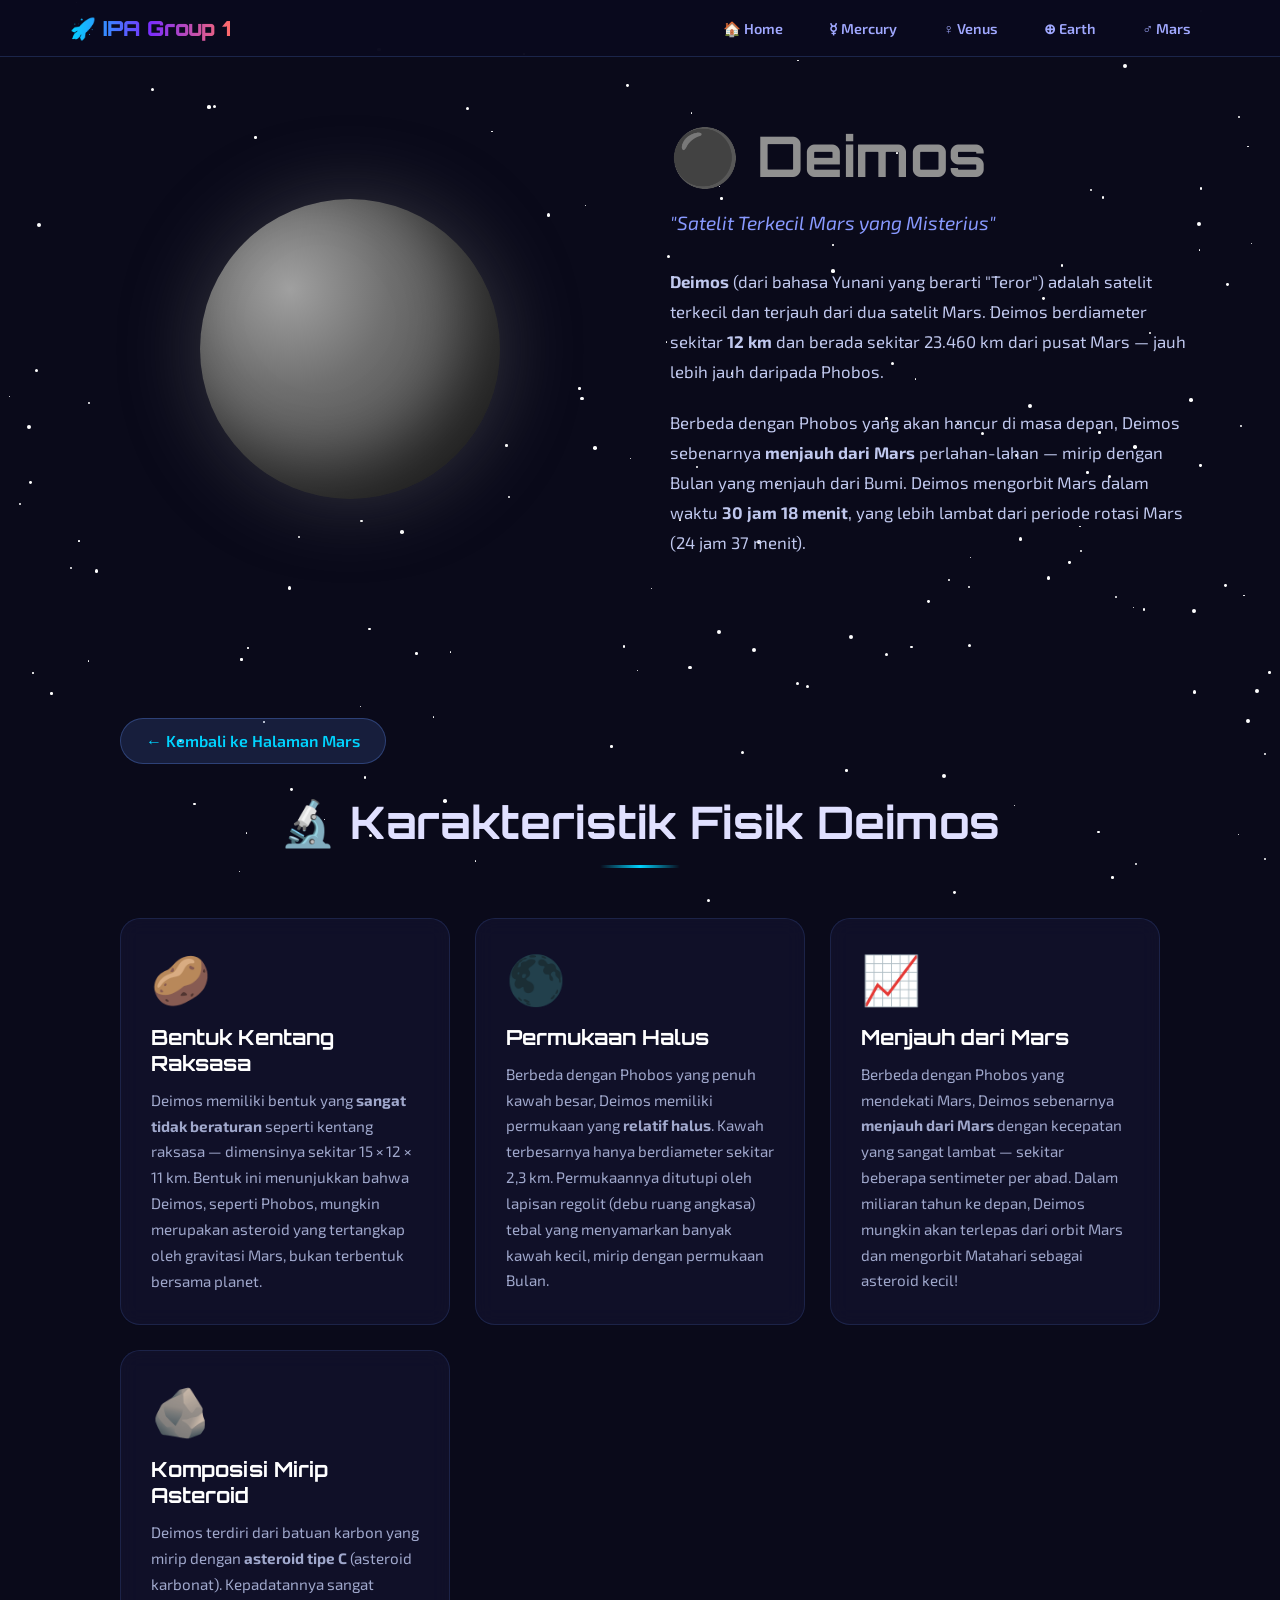
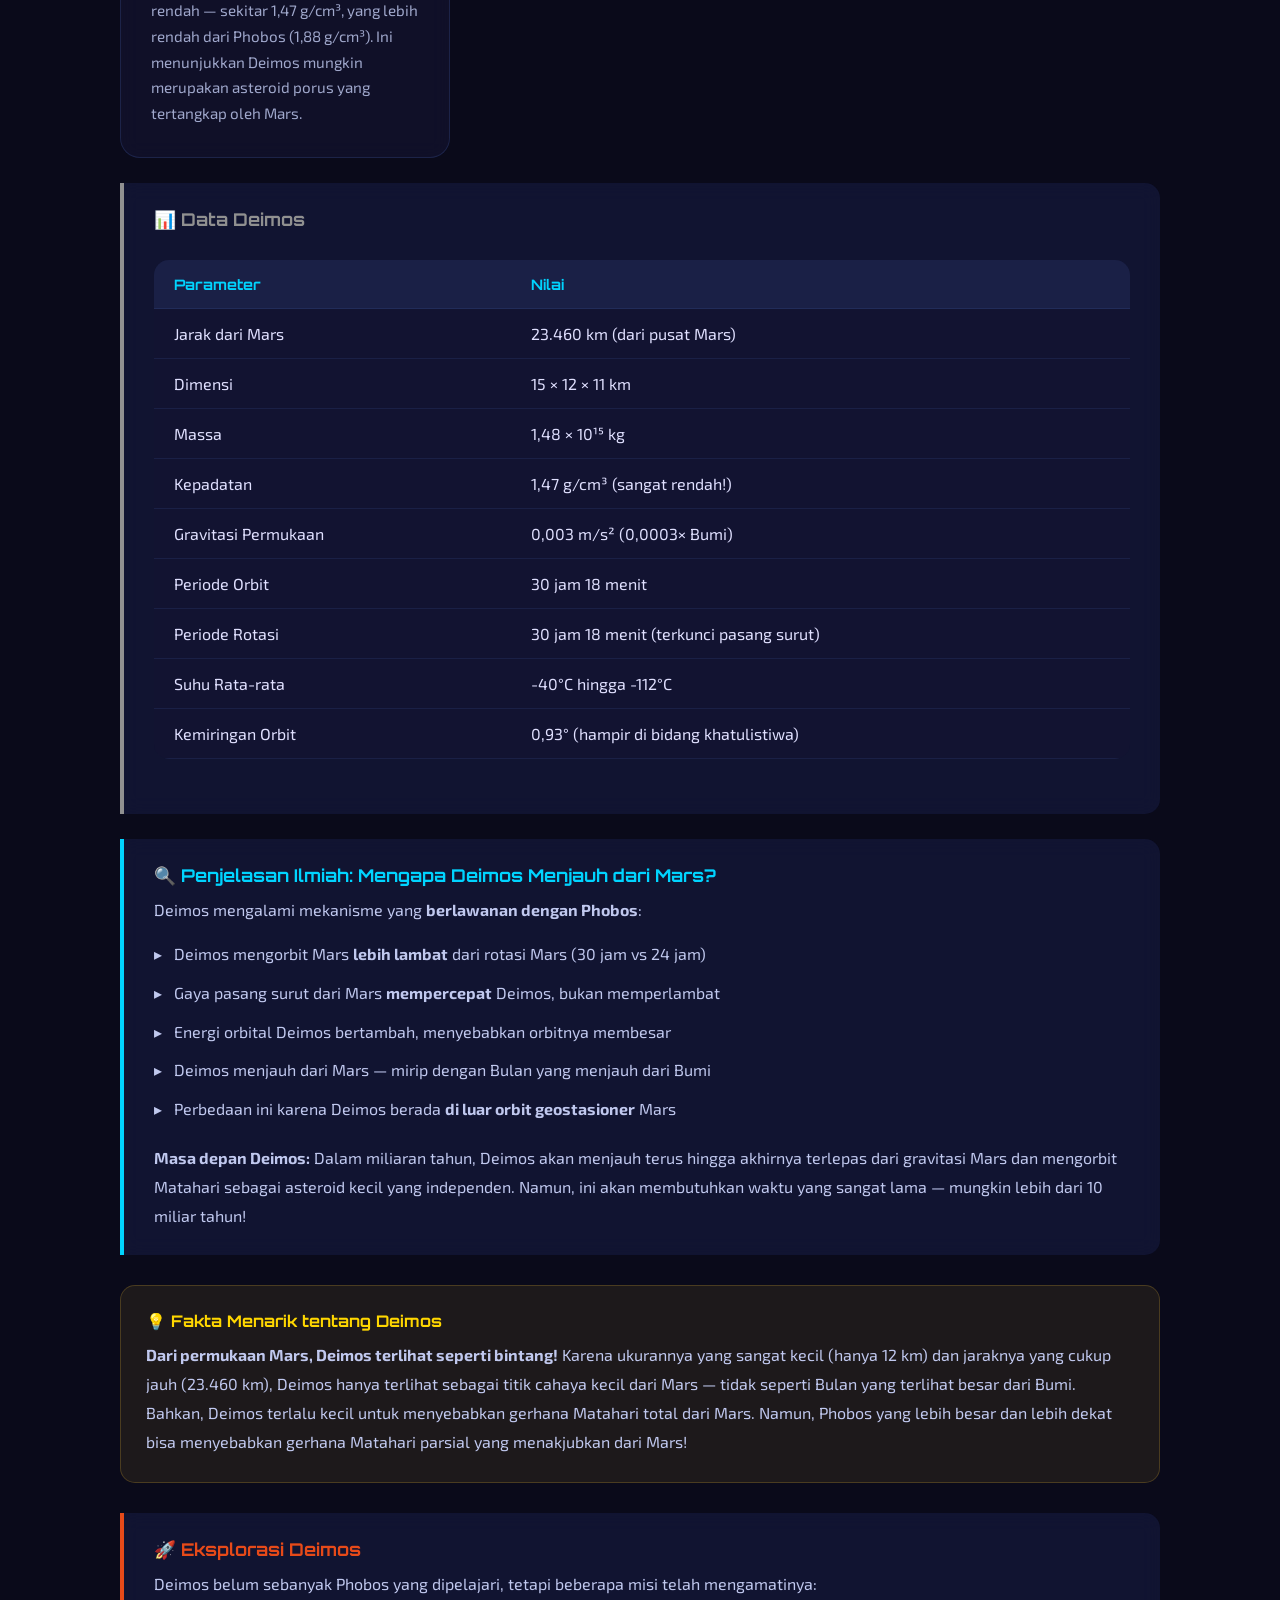
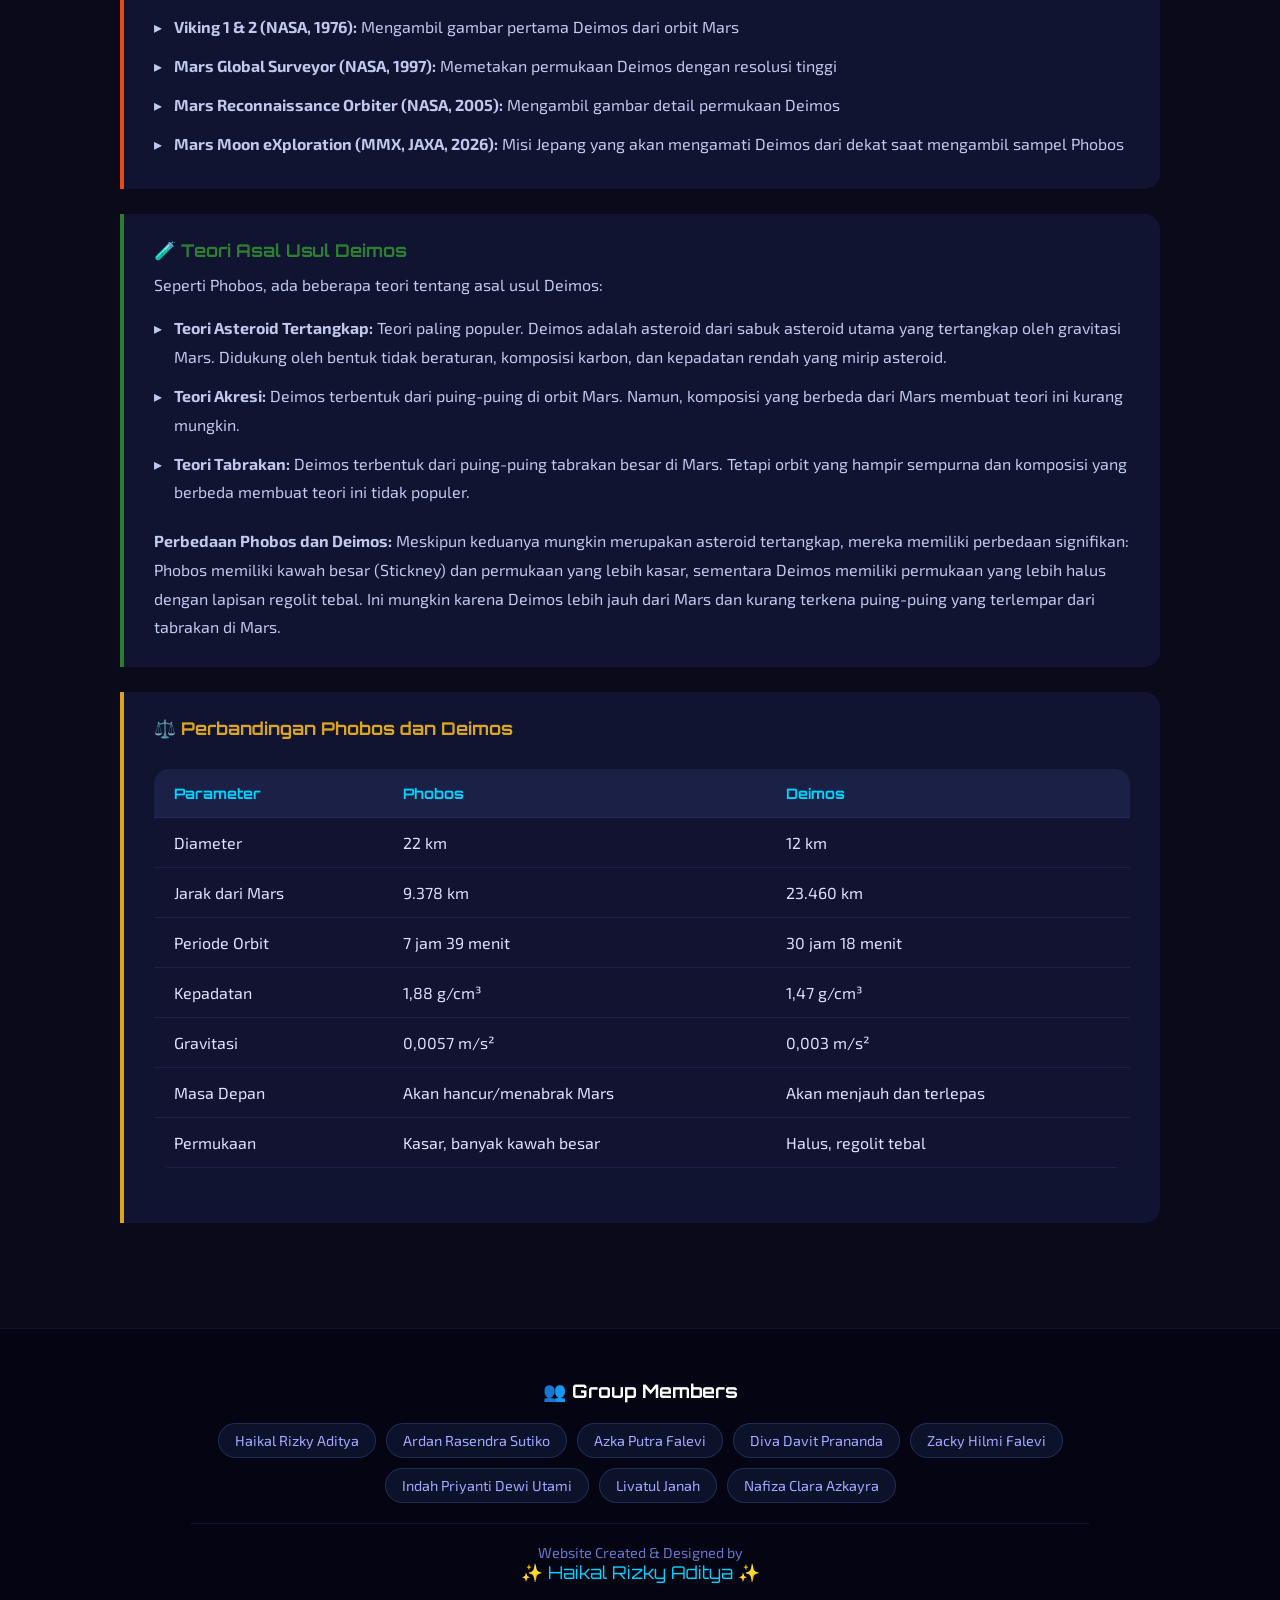
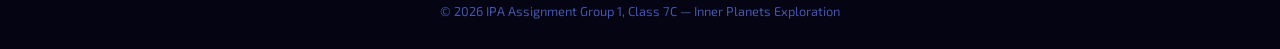
==== deimos.html @ caf5e4b3 "Create deimos.html" ====
<!DOCTYPE html>
<html lang="id">
<head>
    <meta charset="UTF-8">
    <meta name="viewport" content="width=device-width, initial-scale=1.0">
    <title>Deimos — Satelit Mars — IPA Assignment Group 1, Class 7C</title>
    
<style>
@import url('https://fonts.googleapis.com/css2?family=Orbitron:wght@400;700;900&family=Exo+2:wght@300;400;600;700&display=swap');

* { margin: 0; padding: 0; box-sizing: border-box; }

body {
    font-family: 'Exo 2', sans-serif;
    background: #0a0a1a;
    color: #e0e0ff;
    overflow-x: hidden;
    min-height: 100vh;
}

.stars {
    position: fixed;
    top: 0; left: 0; width: 100%; height: 100%;
    pointer-events: none;
    z-index: 0;
}
.star {
    position: absolute;
    background: white;
    border-radius: 50%;
    animation: twinkle var(--duration) ease-in-out infinite;
}
@keyframes twinkle {
    0%, 100% { opacity: 0.3; transform: scale(1); }
    50% { opacity: 1; transform: scale(1.2); }
}

nav {
    position: fixed;
    top: 0; width: 100%;
    background: rgba(10, 10, 30, 0.95);
    backdrop-filter: blur(15px);
    border-bottom: 1px solid rgba(100, 150, 255, 0.2);
    z-index: 1000;
    padding: 15px 0;
}

.nav-container {
    max-width: 1200px;
    margin: 0 auto;
    display: flex;
    justify-content: space-between;
    align-items: center;
    padding: 0 30px;
}

.logo {
    font-family: 'Orbitron', sans-serif;
    font-size: 1.3rem;
    font-weight: 900;
    background: linear-gradient(90deg, #00d4ff, #7b2dff, #ff6b6b);
    -webkit-background-clip: text;
    -webkit-text-fill-color: transparent;
    background-clip: text;
}

.nav-links {
    display: flex;
    gap: 8px;
    list-style: none;
}

.nav-links a {
    color: #a0a8ff;
    text-decoration: none;
    padding: 8px 18px;
    border-radius: 25px;
    font-weight: 600;
    font-size: 0.9rem;
    transition: all 0.3s ease;
    border: 1px solid transparent;
}

.nav-links a:hover, .nav-links a.active {
    color: #fff;
    background: rgba(100, 150, 255, 0.15);
    border-color: rgba(100, 150, 255, 0.3);
    box-shadow: 0 0 20px rgba(100, 150, 255, 0.2);
}

.hero {
    position: relative;
    min-height: 100vh;
    display: flex;
    align-items: center;
    justify-content: center;
    text-align: center;
    padding: 120px 20px 60px;
    z-index: 1;
}

.hero-content h1 {
    font-family: 'Orbitron', sans-serif;
    font-size: clamp(2.5rem, 6vw, 5rem);
    font-weight: 900;
    margin-bottom: 20px;
    line-height: 1.1;
}

.hero-content .subtitle {
    font-size: clamp(1rem, 2.5vw, 1.5rem);
    color: #8899ff;
    margin-bottom: 15px;
    font-weight: 300;
}

.hero-content .class-info {
    font-size: 1.1rem;
    color: #6677cc;
    margin-bottom: 40px;
}

.content-section {
    position: relative;
    z-index: 1;
    max-width: 1100px;
    margin: 0 auto;
    padding: 80px 30px;
}

.section-title {
    font-family: 'Orbitron', sans-serif;
    font-size: clamp(1.8rem, 4vw, 2.8rem);
    margin-bottom: 50px;
    text-align: center;
    position: relative;
}

.section-title::after {
    content: '';
    display: block;
    width: 80px; height: 3px;
    background: linear-gradient(90deg, transparent, #00d4ff, transparent);
    margin: 15px auto 0;
}

.cards-grid {
    display: grid;
    grid-template-columns: repeat(auto-fit, minmax(260px, 1fr));
    gap: 25px;
    margin-top: 40px;
}

.card {
    background: rgba(20, 20, 50, 0.6);
    border: 1px solid rgba(100, 150, 255, 0.15);
    border-radius: 20px;
    padding: 30px;
    transition: all 0.4s ease;
    backdrop-filter: blur(10px);
}

.card:hover {
    transform: translateY(-8px);
    border-color: rgba(100, 150, 255, 0.4);
    box-shadow: 0 20px 40px rgba(0, 0, 0, 0.4), 0 0 30px rgba(100, 150, 255, 0.1);
}

.card-icon {
    font-size: 3rem;
    margin-bottom: 15px;
}

.card h3 {
    font-family: 'Orbitron', sans-serif;
    font-size: 1.3rem;
    margin-bottom: 12px;
    color: #fff;
}

.card p {
    color: #a0a8cc;
    line-height: 1.7;
    font-size: 0.95rem;
}

.info-box {
    background: rgba(20, 25, 60, 0.7);
    border-left: 4px solid;
    border-radius: 0 15px 15px 0;
    padding: 25px 30px;
    margin: 25px 0;
    backdrop-filter: blur(10px);
}

.info-box h4 {
    font-family: 'Orbitron', sans-serif;
    margin-bottom: 10px;
    font-size: 1.1rem;
}

.info-box ul {
    list-style: none;
    padding-left: 0;
}

.info-box li {
    padding: 5px 0;
    padding-left: 20px;
    position: relative;
}

.info-box li::before {
    content: '▸';
    position: absolute;
    left: 0;
    color: inherit;
}

.planet-hero {
    min-height: 70vh;
    display: flex;
    align-items: center;
    padding: 120px 30px 60px;
    position: relative;
    z-index: 1;
}

.planet-hero-grid {
    max-width: 1100px;
    margin: 0 auto;
    display: grid;
    grid-template-columns: 1fr 1fr;
    gap: 60px;
    align-items: center;
}

.planet-visual {
    display: flex;
    justify-content: center;
    align-items: center;
}

.planet-sphere {
    width: 300px; height: 300px;
    border-radius: 50%;
    position: relative;
    animation: planetRotate 20s linear infinite, float 6s ease-in-out infinite;
}
@keyframes planetRotate {
    0% { background-position: 0% 50%; }
    100% { background-position: 200% 50%; }
}
@keyframes float {
    0%, 100% { transform: translateY(0); }
    50% { transform: translateY(-20px); }
}

.planet-info h1 {
    font-family: 'Orbitron', sans-serif;
    font-size: clamp(2rem, 5vw, 3.5rem);
    margin-bottom: 15px;
}

.planet-info .planet-tagline {
    font-size: 1.2rem;
    color: #8899ff;
    margin-bottom: 25px;
    font-style: italic;
}

.planet-info p {
    line-height: 1.8;
    color: #c0c8ee;
    margin-bottom: 20px;
    font-size: 1.05rem;
}

.data-table {
    width: 100%;
    border-collapse: collapse;
    margin: 30px 0;
    background: rgba(20, 20, 50, 0.5);
    border-radius: 15px;
    overflow: hidden;
}

.data-table th, .data-table td {
    padding: 15px 20px;
    text-align: left;
    border-bottom: 1px solid rgba(100, 150, 255, 0.1);
}

.data-table th {
    background: rgba(100, 150, 255, 0.1);
    font-family: 'Orbitron', sans-serif;
    font-size: 0.9rem;
    color: #00d4ff;
}

.data-table tr:hover {
    background: rgba(100, 150, 255, 0.05);
}

footer {
    position: relative;
    z-index: 1;
    background: rgba(5, 5, 20, 0.95);
    border-top: 1px solid rgba(100, 150, 255, 0.1);
    padding: 50px 30px 30px;
    text-align: center;
}

.footer-content {
    max-width: 900px;
    margin: 0 auto;
}

.group-members {
    display: flex;
    flex-wrap: wrap;
    justify-content: center;
    gap: 10px;
    margin: 20px 0;
}

.member-tag {
    background: rgba(100, 150, 255, 0.1);
    border: 1px solid rgba(100, 150, 255, 0.2);
    padding: 8px 16px;
    border-radius: 20px;
    font-size: 0.9rem;
    color: #a0a8ff;
}

.creator {
    margin-top: 20px;
    padding-top: 20px;
    border-top: 1px solid rgba(100, 150, 255, 0.1);
}

.creator-name {
    font-family: 'Orbitron', sans-serif;
    color: #00d4ff;
    font-size: 1.1rem;
}

@media (max-width: 768px) {
    .planet-hero-grid {
        grid-template-columns: 1fr;
        text-align: center;
    }
    .planet-sphere {
        width: 200px; height: 200px;
    }
    .nav-links {
        gap: 4px;
    }
    .nav-links a {
        padding: 6px 12px;
        font-size: 0.8rem;
    }
}

.fade-in {
    opacity: 0;
    transform: translateY(30px);
    transition: all 0.8s ease;
}
.fade-in.visible {
    opacity: 1;
    transform: translateY(0);
}

.cta-button {
    display: inline-block;
    margin-top: 30px;
    padding: 15px 40px;
    background: linear-gradient(135deg, #00d4ff, #7b2dff);
    color: white;
    text-decoration: none;
    border-radius: 50px;
    font-family: 'Orbitron', sans-serif;
    font-weight: 700;
    font-size: 1rem;
    transition: all 0.3s ease;
    box-shadow: 0 10px 30px rgba(0, 212, 255, 0.3);
}
.cta-button:hover {
    transform: translateY(-3px);
    box-shadow: 0 15px 40px rgba(0, 212, 255, 0.5);
}

.fun-fact {
    background: rgba(255, 200, 50, 0.08);
    border: 1px solid rgba(255, 200, 50, 0.2);
    border-radius: 15px;
    padding: 25px;
    margin: 30px 0;
}
.fun-fact h4 {
    color: #ffd700;
    font-family: 'Orbitron', sans-serif;
    margin-bottom: 10px;
}

/* ===== MOON/SATELLITE STYLES ===== */
.moon-section {
    margin-top: 60px;
    padding-top: 40px;
    border-top: 2px solid rgba(100, 150, 255, 0.1);
}

.moon-title {
    font-family: 'Orbitron', sans-serif;
    font-size: 2rem;
    text-align: center;
    margin-bottom: 40px;
    color: #e0e0ff;
}

.moon-title::after {
    content: '';
    display: block;
    width: 60px;
    height: 3px;
    background: linear-gradient(90deg, #c0c0c0, #a0a0a0);
    margin: 15px auto 0;
}

.moon-card {
    background: rgba(30, 30, 60, 0.8);
    border: 1px solid rgba(200, 200, 220, 0.2);
    border-radius: 20px;
    padding: 35px;
    max-width: 900px;
    margin: 0 auto;
    transition: all 0.4s ease;
    cursor: pointer;
    position: relative;
    overflow: hidden;
    text-decoration: none;
    display: block;
    color: inherit;
}

.moon-card:hover {
    transform: translateY(-5px) scale(1.02);
    border-color: rgba(200, 200, 220, 0.5);
    box-shadow: 0 20px 50px rgba(0, 0, 0, 0.5), 0 0 40px rgba(200, 200, 220, 0.15);
}

.moon-card::before {
    content: '🌙';
    position: absolute;
    top: -20px;
    right: -20px;
    font-size: 8rem;
    opacity: 0.05;
    transition: all 0.4s ease;
}

.moon-card:hover::before {
    opacity: 0.1;
    transform: scale(1.1);
}

.moon-card-header {
    display: flex;
    align-items: center;
    gap: 20px;
    margin-bottom: 20px;
}

.moon-icon {
    font-size: 4rem;
    animation: moonFloat 4s ease-in-out infinite;
}
@keyframes moonFloat {
    0%, 100% { transform: translateY(0) rotate(-5deg); }
    50% { transform: translateY(-10px) rotate(5deg); }
}

.moon-card h3 {
    font-family: 'Orbitron', sans-serif;
    font-size: 1.8rem;
    color: #fff;
}

.moon-card .moon-subtitle {
    color: #a0a8cc;
    font-style: italic;
    margin-bottom: 20px;
}

.moon-card p {
    color: #c0c8ee;
    line-height: 1.8;
    margin-bottom: 15px;
}

.moon-data-grid {
    display: grid;
    grid-template-columns: repeat(auto-fit, minmax(200px, 1fr));
    gap: 15px;
    margin: 25px 0;
}

.moon-data-item {
    background: rgba(20, 20, 50, 0.6);
    border-radius: 12px;
    padding: 15px;
    text-align: center;
    border: 1px solid rgba(200, 200, 220, 0.1);
}

.moon-data-item .value {
    font-family: 'Orbitron', sans-serif;
    font-size: 1.3rem;
    color: #fff;
    display: block;
}

.moon-data-item .label {
    font-size: 0.85rem;
    color: #8899aa;
    margin-top: 5px;
}

.moon-click-hint {
    text-align: center;
    margin-top: 20px;
    padding: 12px;
    background: rgba(100, 150, 255, 0.1);
    border-radius: 10px;
    color: #00d4ff;
    font-size: 0.9rem;
    font-weight: 600;
    transition: all 0.3s ease;
}

.moon-card:hover .moon-click-hint {
    background: rgba(100, 150, 255, 0.2);
    box-shadow: 0 0 20px rgba(0, 212, 255, 0.2);
}

.back-button {
    display: inline-flex;
    align-items: center;
    gap: 8px;
    padding: 12px 25px;
    background: rgba(100, 150, 255, 0.15);
    border: 1px solid rgba(100, 150, 255, 0.3);
    border-radius: 30px;
    color: #00d4ff;
    text-decoration: none;
    font-weight: 600;
    transition: all 0.3s ease;
    margin-bottom: 30px;
}
.back-button:hover {
    background: rgba(100, 150, 255, 0.25);
    box-shadow: 0 0 20px rgba(0, 212, 255, 0.2);
}

.satellite-grid {
    display: grid;
    grid-template-columns: repeat(auto-fit, minmax(400px, 1fr));
    gap: 25px;
    margin-top: 30px;
}

.satellite-card {
    background: rgba(30, 30, 60, 0.8);
    border: 1px solid rgba(200, 200, 220, 0.2);
    border-radius: 20px;
    padding: 30px;
    transition: all 0.4s ease;
    cursor: pointer;
    position: relative;
    overflow: hidden;
    text-decoration: none;
    display: block;
    color: inherit;
}

.satellite-card:hover {
    transform: translateY(-5px);
    border-color: rgba(200, 200, 220, 0.5);
    box-shadow: 0 20px 50px rgba(0, 0, 0, 0.5);
}

.satellite-card .satellite-icon {
    font-size: 3rem;
    margin-bottom: 15px;
    display: block;
}

.satellite-card h3 {
    font-family: 'Orbitron', sans-serif;
    font-size: 1.5rem;
    margin-bottom: 10px;
    color: #fff;
}

.satellite-card p {
    color: #a0a8cc;
    line-height: 1.7;
    font-size: 0.95rem;
}
</style>

</head>
<body>
    <div class="stars"></div>
    
<nav>
    <div class="nav-container">
        <div class="logo">🚀 IPA Group 1</div>
        <ul class="nav-links">
            <li><a href="index.html" class="">🏠 Home</a></li><li><a href="mercury.html" class="">☿ Mercury</a></li><li><a href="venus.html" class="">♀ Venus</a></li><li><a href="earth.html" class="">⊕ Earth</a></li><li><a href="mars.html" class="">♂ Mars</a></li>
        </ul>
    </div>
</nav>


    <section class="planet-hero" style="min-height: 60vh;">
        <div class="planet-hero-grid">
            <div class="planet-visual">
                <div class="planet-sphere" style="background: radial-gradient(circle at 30% 30%, #a0a0a0, #707070, #505050, #303030); box-shadow: 0 0 80px rgba(120, 120, 120, 0.4), inset -30px -30px 60px rgba(0,0,0,0.5);"></div>
            </div>
            <div class="planet-info">
                <h1 style="color: #909090;">⚫ Deimos</h1>
                <p class="planet-tagline">"Satelit Terkecil Mars yang Misterius"</p>
                <p>
                    <strong>Deimos</strong> (dari bahasa Yunani yang berarti "Teror") adalah satelit terkecil dan terjauh dari dua satelit Mars. Deimos berdiameter sekitar <strong>12 km</strong> dan berada sekitar 23.460 km dari pusat Mars — jauh lebih jauh daripada Phobos.
                </p>
                <p>
                    Berbeda dengan Phobos yang akan hancur di masa depan, Deimos sebenarnya <strong>menjauh dari Mars</strong> perlahan-lahan — mirip dengan Bulan yang menjauh dari Bumi. Deimos mengorbit Mars dalam waktu <strong>30 jam 18 menit</strong>, yang lebih lambat dari periode rotasi Mars (24 jam 37 menit).
                </p>
            </div>
        </div>
    </section>

    <section class="content-section">
        <a href="mars.html" class="back-button">← Kembali ke Halaman Mars</a>

        <h2 class="section-title fade-in">🔬 Karakteristik Fisik Deimos</h2>

        <div class="cards-grid">
            <div class="card fade-in">
                <div class="card-icon">🥔</div>
                <h3>Bentuk Kentang Raksasa</h3>
                <p>Deimos memiliki bentuk yang <strong>sangat tidak beraturan</strong> seperti kentang raksasa — dimensinya sekitar 15 × 12 × 11 km. Bentuk ini menunjukkan bahwa Deimos, seperti Phobos, mungkin merupakan asteroid yang tertangkap oleh gravitasi Mars, bukan terbentuk bersama planet.</p>
            </div>
            <div class="card fade-in">
                <div class="card-icon">🌑</div>
                <h3>Permukaan Halus</h3>
                <p>Berbeda dengan Phobos yang penuh kawah besar, Deimos memiliki permukaan yang <strong>relatif halus</strong>. Kawah terbesarnya hanya berdiameter sekitar 2,3 km. Permukaannya ditutupi oleh lapisan regolit (debu ruang angkasa) tebal yang menyamarkan banyak kawah kecil, mirip dengan permukaan Bulan.</p>
            </div>
            <div class="card fade-in">
                <div class="card-icon">📈</div>
                <h3>Menjauh dari Mars</h3>
                <p>Berbeda dengan Phobos yang mendekati Mars, Deimos sebenarnya <strong>menjauh dari Mars</strong> dengan kecepatan yang sangat lambat — sekitar beberapa sentimeter per abad. Dalam miliaran tahun ke depan, Deimos mungkin akan terlepas dari orbit Mars dan mengorbit Matahari sebagai asteroid kecil!</p>
            </div>
            <div class="card fade-in">
                <div class="card-icon">🪨</div>
                <h3>Komposisi Mirip Asteroid</h3>
                <p>Deimos terdiri dari batuan karbon yang mirip dengan <strong>asteroid tipe C</strong> (asteroid karbonat). Kepadatannya sangat rendah — sekitar 1,47 g/cm³, yang lebih rendah dari Phobos (1,88 g/cm³). Ini menunjukkan Deimos mungkin merupakan asteroid porus yang tertangkap oleh Mars.</p>
            </div>
        </div>

        <div class="info-box fade-in" style="border-color: #909090;">
            <h4 style="color: #909090;">📊 Data Deimos</h4>
            <table class="data-table">
                <tr><th>Parameter</th><th>Nilai</th></tr>
                <tr><td>Jarak dari Mars</td><td>23.460 km (dari pusat Mars)</td></tr>
                <tr><td>Dimensi</td><td>15 × 12 × 11 km</td></tr>
                <tr><td>Massa</td><td>1,48 × 10¹⁵ kg</td></tr>
                <tr><td>Kepadatan</td><td>1,47 g/cm³ (sangat rendah!)</td></tr>
                <tr><td>Gravitasi Permukaan</td><td>0,003 m/s² (0,0003× Bumi)</td></tr>
                <tr><td>Periode Orbit</td><td>30 jam 18 menit</td></tr>
                <tr><td>Periode Rotasi</td><td>30 jam 18 menit (terkunci pasang surut)</td></tr>
                <tr><td>Suhu Rata-rata</td><td>-40°C hingga -112°C</td></tr>
                <tr><td>Kemiringan Orbit</td><td>0,93° (hampir di bidang khatulistiwa)</td></tr>
            </table>
        </div>

        <div class="info-box fade-in" style="border-color: #00d4ff;">
            <h4 style="color: #00d4ff;">🔍 Penjelasan Ilmiah: Mengapa Deimos Menjauh dari Mars?</h4>
            <p style="color: #c0c8ee; line-height: 1.8;">
                Deimos mengalami mekanisme yang <strong>berlawanan dengan Phobos</strong>:
            </p>
            <ul style="color: #c0c8ee; line-height: 1.8; margin-top: 10px;">
                <li>Deimos mengorbit Mars <strong>lebih lambat</strong> dari rotasi Mars (30 jam vs 24 jam)</li>
                <li>Gaya pasang surut dari Mars <strong>mempercepat</strong> Deimos, bukan memperlambat</li>
                <li>Energi orbital Deimos bertambah, menyebabkan orbitnya membesar</li>
                <li>Deimos menjauh dari Mars — mirip dengan Bulan yang menjauh dari Bumi</li>
                <li>Perbedaan ini karena Deimos berada <strong>di luar orbit geostasioner</strong> Mars</li>
            </ul>
            <p style="color: #c0c8ee; line-height: 1.8; margin-top: 15px;">
                <strong>Masa depan Deimos:</strong> Dalam miliaran tahun, Deimos akan menjauh terus hingga akhirnya terlepas dari gravitasi Mars dan mengorbit Matahari sebagai asteroid kecil yang independen. Namun, ini akan membutuhkan waktu yang sangat lama — mungkin lebih dari 10 miliar tahun!
            </p>
        </div>

        <div class="fun-fact fade-in">
            <h4>💡 Fakta Menarik tentang Deimos</h4>
            <p style="color: #c0c8ee; line-height: 1.8;">
                <strong>Dari permukaan Mars, Deimos terlihat seperti bintang!</strong> Karena ukurannya yang sangat kecil (hanya 12 km) dan jaraknya yang cukup jauh (23.460 km), Deimos hanya terlihat sebagai titik cahaya kecil dari Mars — tidak seperti Bulan yang terlihat besar dari Bumi. Bahkan, Deimos terlalu kecil untuk menyebabkan gerhana Matahari total dari Mars. Namun, Phobos yang lebih besar dan lebih dekat bisa menyebabkan gerhana Matahari parsial yang menakjubkan dari Mars!
            </p>
        </div>

        <div class="info-box fade-in" style="border-color: #e64a19;">
            <h4 style="color: #e64a19;">🚀 Eksplorasi Deimos</h4>
            <p style="color: #c0c8ee; line-height: 1.8;">
                Deimos belum sebanyak Phobos yang dipelajari, tetapi beberapa misi telah mengamatinya:
            </p>
            <ul style="color: #c0c8ee; line-height: 1.8; margin-top: 10px;">
                <li><strong>Viking 1 & 2 (NASA, 1976):</strong> Mengambil gambar pertama Deimos dari orbit Mars</li>
                <li><strong>Mars Global Surveyor (NASA, 1997):</strong> Memetakan permukaan Deimos dengan resolusi tinggi</li>
                <li><strong>Mars Reconnaissance Orbiter (NASA, 2005):</strong> Mengambil gambar detail permukaan Deimos</li>
                <li><strong>Mars Moon eXploration (MMX, JAXA, 2026):</strong> Misi Jepang yang akan mengamati Deimos dari dekat saat mengambil sampel Phobos</li>
            </ul>
        </div>

        <div class="info-box fade-in" style="border-color: #2e7d32;">
            <h4 style="color: #2e7d32;">🧪 Teori Asal Usul Deimos</h4>
            <p style="color: #c0c8ee; line-height: 1.8;">
                Seperti Phobos, ada beberapa teori tentang asal usul Deimos:
            </p>
            <ul style="color: #c0c8ee; line-height: 1.8; margin-top: 10px;">
                <li><strong>Teori Asteroid Tertangkap:</strong> Teori paling populer. Deimos adalah asteroid dari sabuk asteroid utama yang tertangkap oleh gravitasi Mars. Didukung oleh bentuk tidak beraturan, komposisi karbon, dan kepadatan rendah yang mirip asteroid.</li>
                <li><strong>Teori Akresi:</strong> Deimos terbentuk dari puing-puing di orbit Mars. Namun, komposisi yang berbeda dari Mars membuat teori ini kurang mungkin.</li>
                <li><strong>Teori Tabrakan:</strong> Deimos terbentuk dari puing-puing tabrakan besar di Mars. Tetapi orbit yang hampir sempurna dan komposisi yang berbeda membuat teori ini tidak populer.</li>
            </ul>
            <p style="color: #c0c8ee; line-height: 1.8; margin-top: 15px;">
                <strong>Perbedaan Phobos dan Deimos:</strong> Meskipun keduanya mungkin merupakan asteroid tertangkap, mereka memiliki perbedaan signifikan: Phobos memiliki kawah besar (Stickney) dan permukaan yang lebih kasar, sementara Deimos memiliki permukaan yang lebih halus dengan lapisan regolit tebal. Ini mungkin karena Deimos lebih jauh dari Mars dan kurang terkena puing-puing yang terlempar dari tabrakan di Mars.
            </p>
        </div>

        <div class="info-box fade-in" style="border-color: #daa520;">
            <h4 style="color: #daa520;">⚖️ Perbandingan Phobos dan Deimos</h4>
            <table class="data-table">
                <tr><th>Parameter</th><th>Phobos</th><th>Deimos</th></tr>
                <tr><td>Diameter</td><td>22 km</td><td>12 km</td></tr>
                <tr><td>Jarak dari Mars</td><td>9.378 km</td><td>23.460 km</td></tr>
                <tr><td>Periode Orbit</td><td>7 jam 39 menit</td><td>30 jam 18 menit</td></tr>
                <tr><td>Kepadatan</td><td>1,88 g/cm³</td><td>1,47 g/cm³</td></tr>
                <tr><td>Gravitasi</td><td>0,0057 m/s²</td><td>0,003 m/s²</td></tr>
                <tr><td>Masa Depan</td><td>Akan hancur/menabrak Mars</td><td>Akan menjauh dan terlepas</td></tr>
                <tr><td>Permukaan</td><td>Kasar, banyak kawah besar</td><td>Halus, regolit tebal</td></tr>
            </table>
        </div>
    </section>

    
<footer>
    <div class="footer-content">
        <h3 style="font-family: 'Orbitron', sans-serif; margin-bottom: 15px; color: #fff;">👥 Group Members</h3>
        <div class="group-members">
            <span class="member-tag">Haikal Rizky Aditya</span>
            <span class="member-tag">Ardan Rasendra Sutiko</span>
            <span class="member-tag">Azka Putra Falevi</span>
            <span class="member-tag">Diva Davit Prananda</span>
            <span class="member-tag">Zacky Hilmi Falevi</span>
            <span class="member-tag">Indah Priyanti Dewi Utami</span>
            <span class="member-tag">Livatul Janah</span>
            <span class="member-tag">Nafiza Clara Azkayra</span>
        </div>
        <div class="creator">
            <p style="color: #6677cc; font-size: 0.9rem;">Website Created & Designed by</p>
            <p class="creator-name">✨ Haikal Rizky Aditya ✨</p>
        </div>
        <p style="margin-top: 20px; color: #4455aa; font-size: 0.8rem;">© 2026 IPA Assignment Group 1, Class 7C — Inner Planets Exploration</p>
    </div>
</footer>

    
<script>
document.addEventListener('DOMContentLoaded', function() {
    const starsContainer = document.querySelector('.stars');
    if (starsContainer) {
        for (let i = 0; i < 150; i++) {
            const star = document.createElement('div');
            star.className = 'star';
            star.style.left = Math.random() * 100 + '%';
            star.style.top = Math.random() * 100 + '%';
            star.style.width = Math.random() * 3 + 1 + 'px';
            star.style.height = star.style.width;
            star.style.setProperty('--duration', (Math.random() * 3 + 2) + 's');
            star.style.animationDelay = Math.random() * 5 + 's';
            starsContainer.appendChild(star);
        }
    }

    const observer = new IntersectionObserver((entries) => {
        entries.forEach(entry => {
            if (entry.isIntersecting) {
                entry.target.classList.add('visible');
            }
        });
    }, { threshold: 0.1 });

    document.querySelectorAll('.fade-in').forEach(el => observer.observe(el));
});
</script>

</body>
  </html>
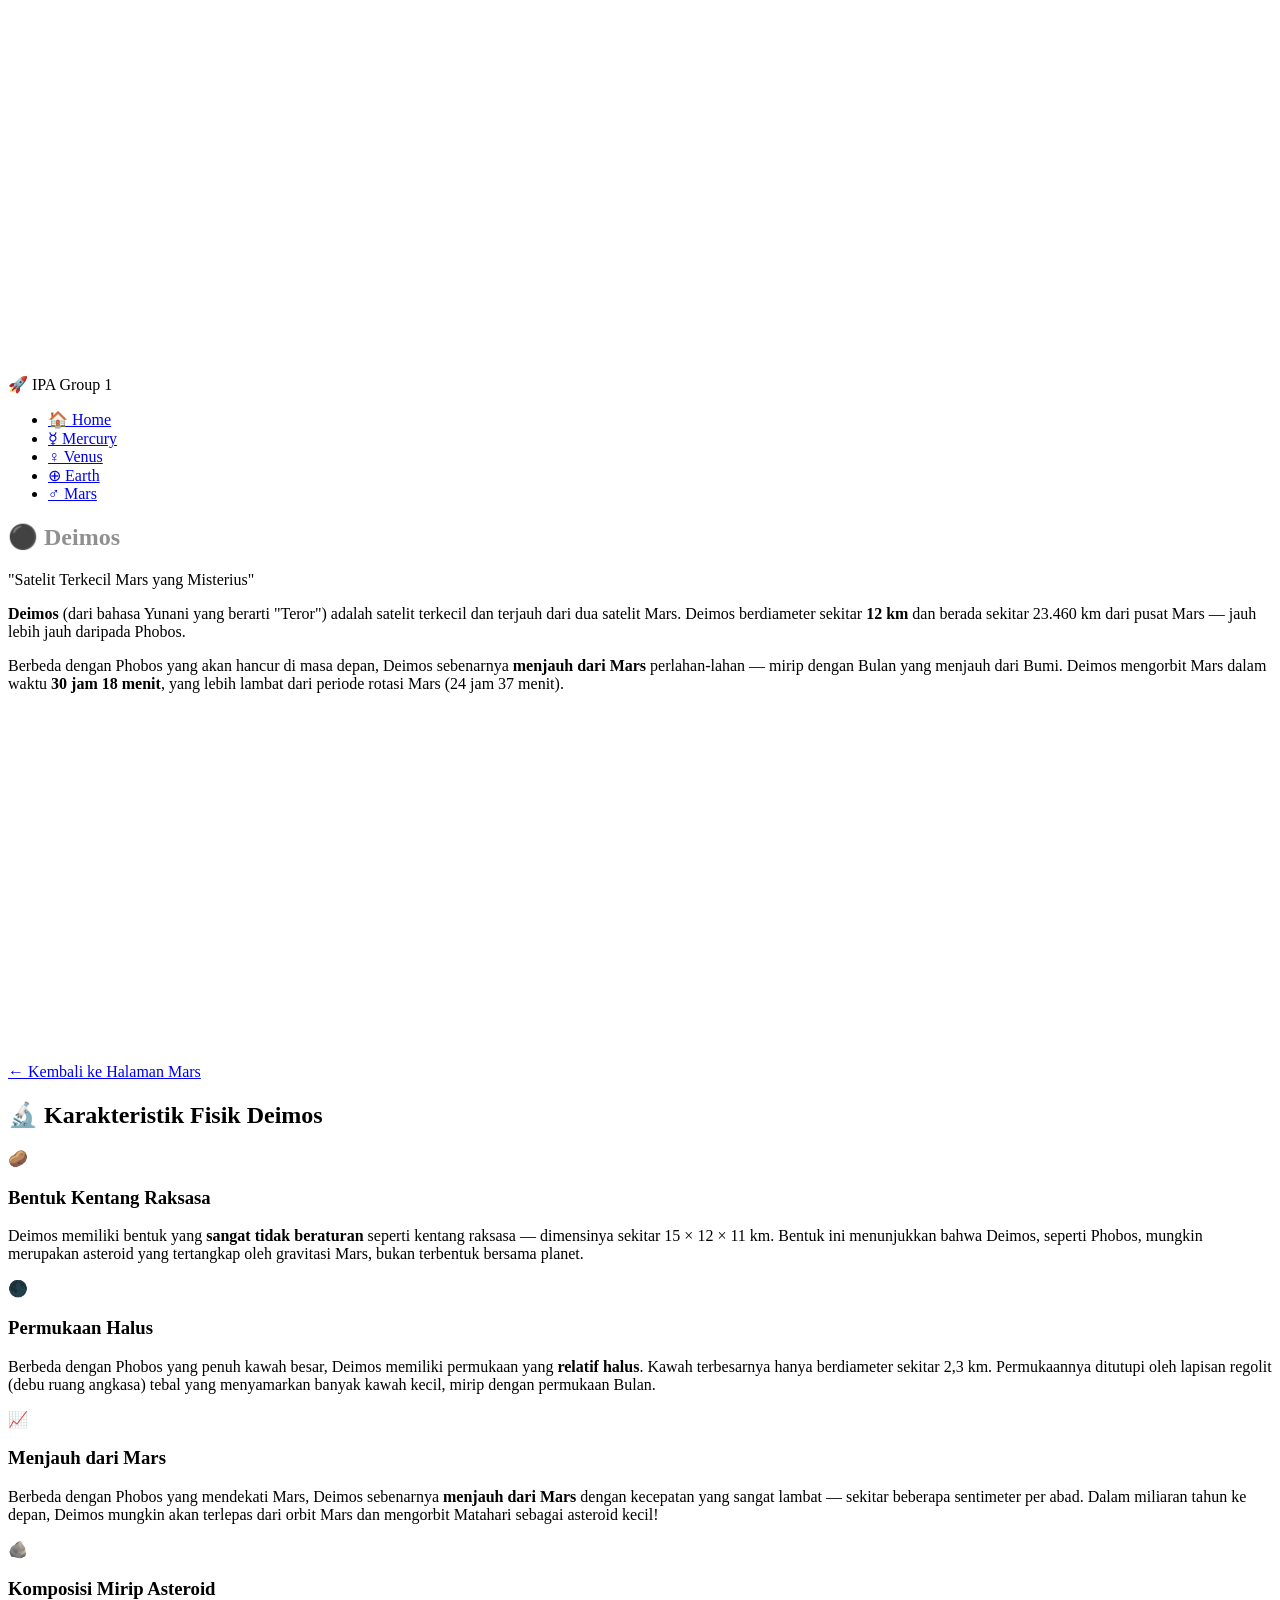
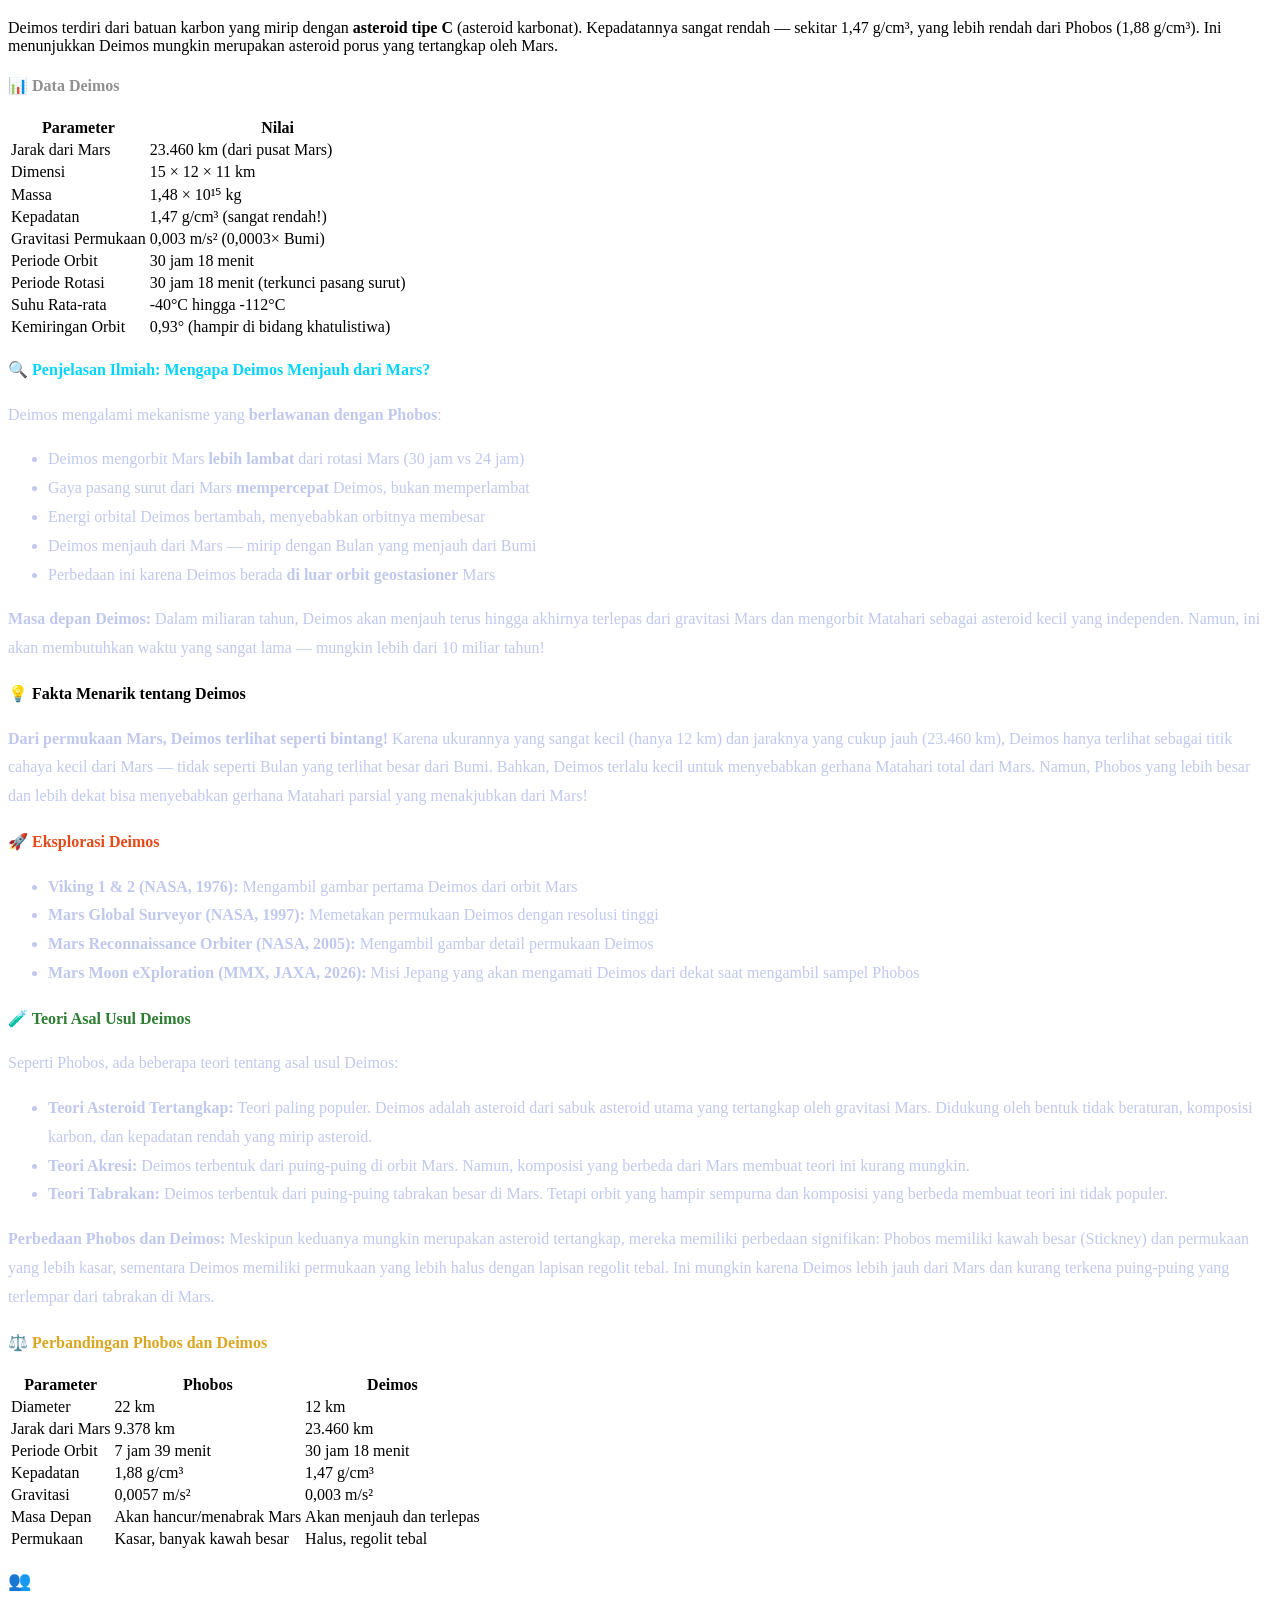
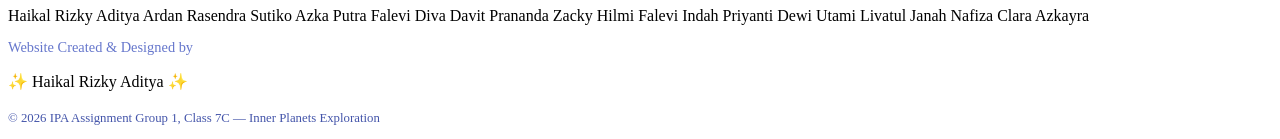
==== commit d3d4b09e: "Create deimos.html" ====
--- a/deimos.html
+++ b/deimos.html
@@ -4,617 +4,11 @@
     <meta charset="UTF-8">
     <meta name="viewport" content="width=device-width, initial-scale=1.0">
     <title>Deimos — Satelit Mars — IPA Assignment Group 1, Class 7C</title>
-    
-<style>
-@import url('https://fonts.googleapis.com/css2?family=Orbitron:wght@400;700;900&family=Exo+2:wght@300;400;600;700&display=swap');
-
-* { margin: 0; padding: 0; box-sizing: border-box; }
-
-body {
-    font-family: 'Exo 2', sans-serif;
-    background: #0a0a1a;
-    color: #e0e0ff;
-    overflow-x: hidden;
-    min-height: 100vh;
-}
-
-.stars {
-    position: fixed;
-    top: 0; left: 0; width: 100%; height: 100%;
-    pointer-events: none;
-    z-index: 0;
-}
-.star {
-    position: absolute;
-    background: white;
-    border-radius: 50%;
-    animation: twinkle var(--duration) ease-in-out infinite;
-}
-@keyframes twinkle {
-    0%, 100% { opacity: 0.3; transform: scale(1); }
-    50% { opacity: 1; transform: scale(1.2); }
-}
-
-nav {
-    position: fixed;
-    top: 0; width: 100%;
-    background: rgba(10, 10, 30, 0.95);
-    backdrop-filter: blur(15px);
-    border-bottom: 1px solid rgba(100, 150, 255, 0.2);
-    z-index: 1000;
-    padding: 15px 0;
-}
-
-.nav-container {
-    max-width: 1200px;
-    margin: 0 auto;
-    display: flex;
-    justify-content: space-between;
-    align-items: center;
-    padding: 0 30px;
-}
-
-.logo {
-    font-family: 'Orbitron', sans-serif;
-    font-size: 1.3rem;
-    font-weight: 900;
-    background: linear-gradient(90deg, #00d4ff, #7b2dff, #ff6b6b);
-    -webkit-background-clip: text;
-    -webkit-text-fill-color: transparent;
-    background-clip: text;
-}
-
-.nav-links {
-    display: flex;
-    gap: 8px;
-    list-style: none;
-}
-
-.nav-links a {
-    color: #a0a8ff;
-    text-decoration: none;
-    padding: 8px 18px;
-    border-radius: 25px;
-    font-weight: 600;
-    font-size: 0.9rem;
-    transition: all 0.3s ease;
-    border: 1px solid transparent;
-}
-
-.nav-links a:hover, .nav-links a.active {
-    color: #fff;
-    background: rgba(100, 150, 255, 0.15);
-    border-color: rgba(100, 150, 255, 0.3);
-    box-shadow: 0 0 20px rgba(100, 150, 255, 0.2);
-}
-
-.hero {
-    position: relative;
-    min-height: 100vh;
-    display: flex;
-    align-items: center;
-    justify-content: center;
-    text-align: center;
-    padding: 120px 20px 60px;
-    z-index: 1;
-}
-
-.hero-content h1 {
-    font-family: 'Orbitron', sans-serif;
-    font-size: clamp(2.5rem, 6vw, 5rem);
-    font-weight: 900;
-    margin-bottom: 20px;
-    line-height: 1.1;
-}
-
-.hero-content .subtitle {
-    font-size: clamp(1rem, 2.5vw, 1.5rem);
-    color: #8899ff;
-    margin-bottom: 15px;
-    font-weight: 300;
-}
-
-.hero-content .class-info {
-    font-size: 1.1rem;
-    color: #6677cc;
-    margin-bottom: 40px;
-}
-
-.content-section {
-    position: relative;
-    z-index: 1;
-    max-width: 1100px;
-    margin: 0 auto;
-    padding: 80px 30px;
-}
-
-.section-title {
-    font-family: 'Orbitron', sans-serif;
-    font-size: clamp(1.8rem, 4vw, 2.8rem);
-    margin-bottom: 50px;
-    text-align: center;
-    position: relative;
-}
-
-.section-title::after {
-    content: '';
-    display: block;
-    width: 80px; height: 3px;
-    background: linear-gradient(90deg, transparent, #00d4ff, transparent);
-    margin: 15px auto 0;
-}
-
-.cards-grid {
-    display: grid;
-    grid-template-columns: repeat(auto-fit, minmax(260px, 1fr));
-    gap: 25px;
-    margin-top: 40px;
-}
-
-.card {
-    background: rgba(20, 20, 50, 0.6);
-    border: 1px solid rgba(100, 150, 255, 0.15);
-    border-radius: 20px;
-    padding: 30px;
-    transition: all 0.4s ease;
-    backdrop-filter: blur(10px);
-}
-
-.card:hover {
-    transform: translateY(-8px);
-    border-color: rgba(100, 150, 255, 0.4);
-    box-shadow: 0 20px 40px rgba(0, 0, 0, 0.4), 0 0 30px rgba(100, 150, 255, 0.1);
-}
-
-.card-icon {
-    font-size: 3rem;
-    margin-bottom: 15px;
-}
-
-.card h3 {
-    font-family: 'Orbitron', sans-serif;
-    font-size: 1.3rem;
-    margin-bottom: 12px;
-    color: #fff;
-}
-
-.card p {
-    color: #a0a8cc;
-    line-height: 1.7;
-    font-size: 0.95rem;
-}
-
-.info-box {
-    background: rgba(20, 25, 60, 0.7);
-    border-left: 4px solid;
-    border-radius: 0 15px 15px 0;
-    padding: 25px 30px;
-    margin: 25px 0;
-    backdrop-filter: blur(10px);
-}
-
-.info-box h4 {
-    font-family: 'Orbitron', sans-serif;
-    margin-bottom: 10px;
-    font-size: 1.1rem;
-}
-
-.info-box ul {
-    list-style: none;
-    padding-left: 0;
-}
-
-.info-box li {
-    padding: 5px 0;
-    padding-left: 20px;
-    position: relative;
-}
-
-.info-box li::before {
-    content: '▸';
-    position: absolute;
-    left: 0;
-    color: inherit;
-}
-
-.planet-hero {
-    min-height: 70vh;
-    display: flex;
-    align-items: center;
-    padding: 120px 30px 60px;
-    position: relative;
-    z-index: 1;
-}
-
-.planet-hero-grid {
-    max-width: 1100px;
-    margin: 0 auto;
-    display: grid;
-    grid-template-columns: 1fr 1fr;
-    gap: 60px;
-    align-items: center;
-}
-
-.planet-visual {
-    display: flex;
-    justify-content: center;
-    align-items: center;
-}
-
-.planet-sphere {
-    width: 300px; height: 300px;
-    border-radius: 50%;
-    position: relative;
-    animation: planetRotate 20s linear infinite, float 6s ease-in-out infinite;
-}
-@keyframes planetRotate {
-    0% { background-position: 0% 50%; }
-    100% { background-position: 200% 50%; }
-}
-@keyframes float {
-    0%, 100% { transform: translateY(0); }
-    50% { transform: translateY(-20px); }
-}
-
-.planet-info h1 {
-    font-family: 'Orbitron', sans-serif;
-    font-size: clamp(2rem, 5vw, 3.5rem);
-    margin-bottom: 15px;
-}
-
-.planet-info .planet-tagline {
-    font-size: 1.2rem;
-    color: #8899ff;
-    margin-bottom: 25px;
-    font-style: italic;
-}
-
-.planet-info p {
-    line-height: 1.8;
-    color: #c0c8ee;
-    margin-bottom: 20px;
-    font-size: 1.05rem;
-}
-
-.data-table {
-    width: 100%;
-    border-collapse: collapse;
-    margin: 30px 0;
-    background: rgba(20, 20, 50, 0.5);
-    border-radius: 15px;
-    overflow: hidden;
-}
-
-.data-table th, .data-table td {
-    padding: 15px 20px;
-    text-align: left;
-    border-bottom: 1px solid rgba(100, 150, 255, 0.1);
-}
-
-.data-table th {
-    background: rgba(100, 150, 255, 0.1);
-    font-family: 'Orbitron', sans-serif;
-    font-size: 0.9rem;
-    color: #00d4ff;
-}
-
-.data-table tr:hover {
-    background: rgba(100, 150, 255, 0.05);
-}
-
-footer {
-    position: relative;
-    z-index: 1;
-    background: rgba(5, 5, 20, 0.95);
-    border-top: 1px solid rgba(100, 150, 255, 0.1);
-    padding: 50px 30px 30px;
-    text-align: center;
-}
-
-.footer-content {
-    max-width: 900px;
-    margin: 0 auto;
-}
-
-.group-members {
-    display: flex;
-    flex-wrap: wrap;
-    justify-content: center;
-    gap: 10px;
-    margin: 20px 0;
-}
-
-.member-tag {
-    background: rgba(100, 150, 255, 0.1);
-    border: 1px solid rgba(100, 150, 255, 0.2);
-    padding: 8px 16px;
-    border-radius: 20px;
-    font-size: 0.9rem;
-    color: #a0a8ff;
-}
-
-.creator {
-    margin-top: 20px;
-    padding-top: 20px;
-    border-top: 1px solid rgba(100, 150, 255, 0.1);
-}
-
-.creator-name {
-    font-family: 'Orbitron', sans-serif;
-    color: #00d4ff;
-    font-size: 1.1rem;
-}
-
-@media (max-width: 768px) {
-    .planet-hero-grid {
-        grid-template-columns: 1fr;
-        text-align: center;
-    }
-    .planet-sphere {
-        width: 200px; height: 200px;
-    }
-    .nav-links {
-        gap: 4px;
-    }
-    .nav-links a {
-        padding: 6px 12px;
-        font-size: 0.8rem;
-    }
-}
-
-.fade-in {
-    opacity: 0;
-    transform: translateY(30px);
-    transition: all 0.8s ease;
-}
-.fade-in.visible {
-    opacity: 1;
-    transform: translateY(0);
-}
-
-.cta-button {
-    display: inline-block;
-    margin-top: 30px;
-    padding: 15px 40px;
-    background: linear-gradient(135deg, #00d4ff, #7b2dff);
-    color: white;
-    text-decoration: none;
-    border-radius: 50px;
-    font-family: 'Orbitron', sans-serif;
-    font-weight: 700;
-    font-size: 1rem;
-    transition: all 0.3s ease;
-    box-shadow: 0 10px 30px rgba(0, 212, 255, 0.3);
-}
-.cta-button:hover {
-    transform: translateY(-3px);
-    box-shadow: 0 15px 40px rgba(0, 212, 255, 0.5);
-}
-
-.fun-fact {
-    background: rgba(255, 200, 50, 0.08);
-    border: 1px solid rgba(255, 200, 50, 0.2);
-    border-radius: 15px;
-    padding: 25px;
-    margin: 30px 0;
-}
-.fun-fact h4 {
-    color: #ffd700;
-    font-family: 'Orbitron', sans-serif;
-    margin-bottom: 10px;
-}
-
-/* ===== MOON/SATELLITE STYLES ===== */
-.moon-section {
-    margin-top: 60px;
-    padding-top: 40px;
-    border-top: 2px solid rgba(100, 150, 255, 0.1);
-}
-
-.moon-title {
-    font-family: 'Orbitron', sans-serif;
-    font-size: 2rem;
-    text-align: center;
-    margin-bottom: 40px;
-    color: #e0e0ff;
-}
-
-.moon-title::after {
-    content: '';
-    display: block;
-    width: 60px;
-    height: 3px;
-    background: linear-gradient(90deg, #c0c0c0, #a0a0a0);
-    margin: 15px auto 0;
-}
-
-.moon-card {
-    background: rgba(30, 30, 60, 0.8);
-    border: 1px solid rgba(200, 200, 220, 0.2);
-    border-radius: 20px;
-    padding: 35px;
-    max-width: 900px;
-    margin: 0 auto;
-    transition: all 0.4s ease;
-    cursor: pointer;
-    position: relative;
-    overflow: hidden;
-    text-decoration: none;
-    display: block;
-    color: inherit;
-}
-
-.moon-card:hover {
-    transform: translateY(-5px) scale(1.02);
-    border-color: rgba(200, 200, 220, 0.5);
-    box-shadow: 0 20px 50px rgba(0, 0, 0, 0.5), 0 0 40px rgba(200, 200, 220, 0.15);
-}
-
-.moon-card::before {
-    content: '🌙';
-    position: absolute;
-    top: -20px;
-    right: -20px;
-    font-size: 8rem;
-    opacity: 0.05;
-    transition: all 0.4s ease;
-}
-
-.moon-card:hover::before {
-    opacity: 0.1;
-    transform: scale(1.1);
-}
-
-.moon-card-header {
-    display: flex;
-    align-items: center;
-    gap: 20px;
-    margin-bottom: 20px;
-}
-
-.moon-icon {
-    font-size: 4rem;
-    animation: moonFloat 4s ease-in-out infinite;
-}
-@keyframes moonFloat {
-    0%, 100% { transform: translateY(0) rotate(-5deg); }
-    50% { transform: translateY(-10px) rotate(5deg); }
-}
-
-.moon-card h3 {
-    font-family: 'Orbitron', sans-serif;
-    font-size: 1.8rem;
-    color: #fff;
-}
-
-.moon-card .moon-subtitle {
-    color: #a0a8cc;
-    font-style: italic;
-    margin-bottom: 20px;
-}
-
-.moon-card p {
-    color: #c0c8ee;
-    line-height: 1.8;
-    margin-bottom: 15px;
-}
-
-.moon-data-grid {
-    display: grid;
-    grid-template-columns: repeat(auto-fit, minmax(200px, 1fr));
-    gap: 15px;
-    margin: 25px 0;
-}
-
-.moon-data-item {
-    background: rgba(20, 20, 50, 0.6);
-    border-radius: 12px;
-    padding: 15px;
-    text-align: center;
-    border: 1px solid rgba(200, 200, 220, 0.1);
-}
-
-.moon-data-item .value {
-    font-family: 'Orbitron', sans-serif;
-    font-size: 1.3rem;
-    color: #fff;
-    display: block;
-}
-
-.moon-data-item .label {
-    font-size: 0.85rem;
-    color: #8899aa;
-    margin-top: 5px;
-}
-
-.moon-click-hint {
-    text-align: center;
-    margin-top: 20px;
-    padding: 12px;
-    background: rgba(100, 150, 255, 0.1);
-    border-radius: 10px;
-    color: #00d4ff;
-    font-size: 0.9rem;
-    font-weight: 600;
-    transition: all 0.3s ease;
-}
-
-.moon-card:hover .moon-click-hint {
-    background: rgba(100, 150, 255, 0.2);
-    box-shadow: 0 0 20px rgba(0, 212, 255, 0.2);
-}
-
-.back-button {
-    display: inline-flex;
-    align-items: center;
-    gap: 8px;
-    padding: 12px 25px;
-    background: rgba(100, 150, 255, 0.15);
-    border: 1px solid rgba(100, 150, 255, 0.3);
-    border-radius: 30px;
-    color: #00d4ff;
-    text-decoration: none;
-    font-weight: 600;
-    transition: all 0.3s ease;
-    margin-bottom: 30px;
-}
-.back-button:hover {
-    background: rgba(100, 150, 255, 0.25);
-    box-shadow: 0 0 20px rgba(0, 212, 255, 0.2);
-}
-
-.satellite-grid {
-    display: grid;
-    grid-template-columns: repeat(auto-fit, minmax(400px, 1fr));
-    gap: 25px;
-    margin-top: 30px;
-}
-
-.satellite-card {
-    background: rgba(30, 30, 60, 0.8);
-    border: 1px solid rgba(200, 200, 220, 0.2);
-    border-radius: 20px;
-    padding: 30px;
-    transition: all 0.4s ease;
-    cursor: pointer;
-    position: relative;
-    overflow: hidden;
-    text-decoration: none;
-    display: block;
-    color: inherit;
-}
-
-.satellite-card:hover {
-    transform: translateY(-5px);
-    border-color: rgba(200, 200, 220, 0.5);
-    box-shadow: 0 20px 50px rgba(0, 0, 0, 0.5);
-}
-
-.satellite-card .satellite-icon {
-    font-size: 3rem;
-    margin-bottom: 15px;
-    display: block;
-}
-
-.satellite-card h3 {
-    font-family: 'Orbitron', sans-serif;
-    font-size: 1.5rem;
-    margin-bottom: 10px;
-    color: #fff;
-}
-
-.satellite-card p {
-    color: #a0a8cc;
-    line-height: 1.7;
-    font-size: 0.95rem;
-}
-</style>
-
+    <link rel="stylesheet" href="style.css">
 </head>
 <body>
     <div class="stars"></div>
-    
-<nav>
+    <nav>
     <div class="nav-container">
         <div class="logo">🚀 IPA Group 1</div>
         <ul class="nav-links">
@@ -622,8 +16,7 @@
         </ul>
     </div>
 </nav>
-
-
+    
     <section class="planet-hero" style="min-height: 60vh;">
         <div class="planet-hero-grid">
             <div class="planet-visual">
@@ -632,12 +25,8 @@
             <div class="planet-info">
                 <h1 style="color: #909090;">⚫ Deimos</h1>
                 <p class="planet-tagline">"Satelit Terkecil Mars yang Misterius"</p>
-                <p>
-                    <strong>Deimos</strong> (dari bahasa Yunani yang berarti "Teror") adalah satelit terkecil dan terjauh dari dua satelit Mars. Deimos berdiameter sekitar <strong>12 km</strong> dan berada sekitar 23.460 km dari pusat Mars — jauh lebih jauh daripada Phobos.
-                </p>
-                <p>
-                    Berbeda dengan Phobos yang akan hancur di masa depan, Deimos sebenarnya <strong>menjauh dari Mars</strong> perlahan-lahan — mirip dengan Bulan yang menjauh dari Bumi. Deimos mengorbit Mars dalam waktu <strong>30 jam 18 menit</strong>, yang lebih lambat dari periode rotasi Mars (24 jam 37 menit).
-                </p>
+                <p><strong>Deimos</strong> (dari bahasa Yunani yang berarti "Teror") adalah satelit terkecil dan terjauh dari dua satelit Mars. Deimos berdiameter sekitar <strong>12 km</strong> dan berada sekitar 23.460 km dari pusat Mars — jauh lebih jauh daripada Phobos.</p>
+                <p>Berbeda dengan Phobos yang akan hancur di masa depan, Deimos sebenarnya <strong>menjauh dari Mars</strong> perlahan-lahan — mirip dengan Bulan yang menjauh dari Bumi. Deimos mengorbit Mars dalam waktu <strong>30 jam 18 menit</strong>, yang lebih lambat dari periode rotasi Mars (24 jam 37 menit).</p>
             </div>
         </div>
     </section>
@@ -688,9 +77,7 @@
 
         <div class="info-box fade-in" style="border-color: #00d4ff;">
             <h4 style="color: #00d4ff;">🔍 Penjelasan Ilmiah: Mengapa Deimos Menjauh dari Mars?</h4>
-            <p style="color: #c0c8ee; line-height: 1.8;">
-                Deimos mengalami mekanisme yang <strong>berlawanan dengan Phobos</strong>:
-            </p>
+            <p style="color: #c0c8ee; line-height: 1.8;">Deimos mengalami mekanisme yang <strong>berlawanan dengan Phobos</strong>:</p>
             <ul style="color: #c0c8ee; line-height: 1.8; margin-top: 10px;">
                 <li>Deimos mengorbit Mars <strong>lebih lambat</strong> dari rotasi Mars (30 jam vs 24 jam)</li>
                 <li>Gaya pasang surut dari Mars <strong>mempercepat</strong> Deimos, bukan memperlambat</li>
@@ -698,23 +85,16 @@
                 <li>Deimos menjauh dari Mars — mirip dengan Bulan yang menjauh dari Bumi</li>
                 <li>Perbedaan ini karena Deimos berada <strong>di luar orbit geostasioner</strong> Mars</li>
             </ul>
-            <p style="color: #c0c8ee; line-height: 1.8; margin-top: 15px;">
-                <strong>Masa depan Deimos:</strong> Dalam miliaran tahun, Deimos akan menjauh terus hingga akhirnya terlepas dari gravitasi Mars dan mengorbit Matahari sebagai asteroid kecil yang independen. Namun, ini akan membutuhkan waktu yang sangat lama — mungkin lebih dari 10 miliar tahun!
-            </p>
+            <p style="color: #c0c8ee; line-height: 1.8; margin-top: 15px;"><strong>Masa depan Deimos:</strong> Dalam miliaran tahun, Deimos akan menjauh terus hingga akhirnya terlepas dari gravitasi Mars dan mengorbit Matahari sebagai asteroid kecil yang independen. Namun, ini akan membutuhkan waktu yang sangat lama — mungkin lebih dari 10 miliar tahun!</p>
         </div>
 
         <div class="fun-fact fade-in">
             <h4>💡 Fakta Menarik tentang Deimos</h4>
-            <p style="color: #c0c8ee; line-height: 1.8;">
-                <strong>Dari permukaan Mars, Deimos terlihat seperti bintang!</strong> Karena ukurannya yang sangat kecil (hanya 12 km) dan jaraknya yang cukup jauh (23.460 km), Deimos hanya terlihat sebagai titik cahaya kecil dari Mars — tidak seperti Bulan yang terlihat besar dari Bumi. Bahkan, Deimos terlalu kecil untuk menyebabkan gerhana Matahari total dari Mars. Namun, Phobos yang lebih besar dan lebih dekat bisa menyebabkan gerhana Matahari parsial yang menakjubkan dari Mars!
-            </p>
+            <p style="color: #c0c8ee; line-height: 1.8;"><strong>Dari permukaan Mars, Deimos terlihat seperti bintang!</strong> Karena ukurannya yang sangat kecil (hanya 12 km) dan jaraknya yang cukup jauh (23.460 km), Deimos hanya terlihat sebagai titik cahaya kecil dari Mars — tidak seperti Bulan yang terlihat besar dari Bumi. Bahkan, Deimos terlalu kecil untuk menyebabkan gerhana Matahari total dari Mars. Namun, Phobos yang lebih besar dan lebih dekat bisa menyebabkan gerhana Matahari parsial yang menakjubkan dari Mars!</p>
         </div>
 
         <div class="info-box fade-in" style="border-color: #e64a19;">
             <h4 style="color: #e64a19;">🚀 Eksplorasi Deimos</h4>
-            <p style="color: #c0c8ee; line-height: 1.8;">
-                Deimos belum sebanyak Phobos yang dipelajari, tetapi beberapa misi telah mengamatinya:
-            </p>
             <ul style="color: #c0c8ee; line-height: 1.8; margin-top: 10px;">
                 <li><strong>Viking 1 & 2 (NASA, 1976):</strong> Mengambil gambar pertama Deimos dari orbit Mars</li>
                 <li><strong>Mars Global Surveyor (NASA, 1997):</strong> Memetakan permukaan Deimos dengan resolusi tinggi</li>
@@ -725,17 +105,13 @@
 
         <div class="info-box fade-in" style="border-color: #2e7d32;">
             <h4 style="color: #2e7d32;">🧪 Teori Asal Usul Deimos</h4>
-            <p style="color: #c0c8ee; line-height: 1.8;">
-                Seperti Phobos, ada beberapa teori tentang asal usul Deimos:
-            </p>
+            <p style="color: #c0c8ee; line-height: 1.8;">Seperti Phobos, ada beberapa teori tentang asal usul Deimos:</p>
             <ul style="color: #c0c8ee; line-height: 1.8; margin-top: 10px;">
                 <li><strong>Teori Asteroid Tertangkap:</strong> Teori paling populer. Deimos adalah asteroid dari sabuk asteroid utama yang tertangkap oleh gravitasi Mars. Didukung oleh bentuk tidak beraturan, komposisi karbon, dan kepadatan rendah yang mirip asteroid.</li>
                 <li><strong>Teori Akresi:</strong> Deimos terbentuk dari puing-puing di orbit Mars. Namun, komposisi yang berbeda dari Mars membuat teori ini kurang mungkin.</li>
                 <li><strong>Teori Tabrakan:</strong> Deimos terbentuk dari puing-puing tabrakan besar di Mars. Tetapi orbit yang hampir sempurna dan komposisi yang berbeda membuat teori ini tidak populer.</li>
             </ul>
-            <p style="color: #c0c8ee; line-height: 1.8; margin-top: 15px;">
-                <strong>Perbedaan Phobos dan Deimos:</strong> Meskipun keduanya mungkin merupakan asteroid tertangkap, mereka memiliki perbedaan signifikan: Phobos memiliki kawah besar (Stickney) dan permukaan yang lebih kasar, sementara Deimos memiliki permukaan yang lebih halus dengan lapisan regolit tebal. Ini mungkin karena Deimos lebih jauh dari Mars dan kurang terkena puing-puing yang terlempar dari tabrakan di Mars.
-            </p>
+            <p style="color: #c0c8ee; line-height: 1.8; margin-top: 15px;"><strong>Perbedaan Phobos dan Deimos:</strong> Meskipun keduanya mungkin merupakan asteroid tertangkap, mereka memiliki perbedaan signifikan: Phobos memiliki kawah besar (Stickney) dan permukaan yang lebih kasar, sementara Deimos memiliki permukaan yang lebih halus dengan lapisan regolit tebal. Ini mungkin karena Deimos lebih jauh dari Mars dan kurang terkena puing-puing yang terlempar dari tabrakan di Mars.</p>
         </div>
 
         <div class="info-box fade-in" style="border-color: #daa520;">
@@ -753,8 +129,7 @@
         </div>
     </section>
 
-    
-<footer>
+    <footer>
     <div class="footer-content">
         <h3 style="font-family: 'Orbitron', sans-serif; margin-bottom: 15px; color: #fff;">👥 Group Members</h3>
         <div class="group-members">
@@ -774,36 +149,31 @@
         <p style="margin-top: 20px; color: #4455aa; font-size: 0.8rem;">© 2026 IPA Assignment Group 1, Class 7C — Inner Planets Exploration</p>
     </div>
 </footer>
-
-    
-<script>
-document.addEventListener('DOMContentLoaded', function() {
-    const starsContainer = document.querySelector('.stars');
-    if (starsContainer) {
-        for (let i = 0; i < 150; i++) {
-            const star = document.createElement('div');
-            star.className = 'star';
-            star.style.left = Math.random() * 100 + '%';
-            star.style.top = Math.random() * 100 + '%';
-            star.style.width = Math.random() * 3 + 1 + 'px';
-            star.style.height = star.style.width;
-            star.style.setProperty('--duration', (Math.random() * 3 + 2) + 's');
-            star.style.animationDelay = Math.random() * 5 + 's';
-            starsContainer.appendChild(star);
+    <script>
+    document.addEventListener('DOMContentLoaded', function() {
+        const starsContainer = document.querySelector('.stars');
+        if (starsContainer) {
+            for (let i = 0; i < 150; i++) {
+                const star = document.createElement('div');
+                star.className = 'star';
+                star.style.left = Math.random() * 100 + '%';
+                star.style.top = Math.random() * 100 + '%';
+                star.style.width = Math.random() * 3 + 1 + 'px';
+                star.style.height = star.style.width;
+                star.style.setProperty('--duration', (Math.random() * 3 + 2) + 's');
+                star.style.animationDelay = Math.random() * 5 + 's';
+                starsContainer.appendChild(star);
+            }
         }
-    }
-
-    const observer = new IntersectionObserver((entries) => {
-        entries.forEach(entry => {
-            if (entry.isIntersecting) {
-                entry.target.classList.add('visible');
-            }
-        });
-    }, { threshold: 0.1 });
-
-    document.querySelectorAll('.fade-in').forEach(el => observer.observe(el));
-});
-</script>
-
+        const observer = new IntersectionObserver((entries) => {
+            entries.forEach(entry => {
+                if (entry.isIntersecting) {
+                    entry.target.classList.add('visible');
+                }
+            });
+        }, { threshold: 0.1 });
+        document.querySelectorAll('.fade-in').forEach(el => observer.observe(el));
+    });
+    </script>
 </body>
-  </html>
+</html>
